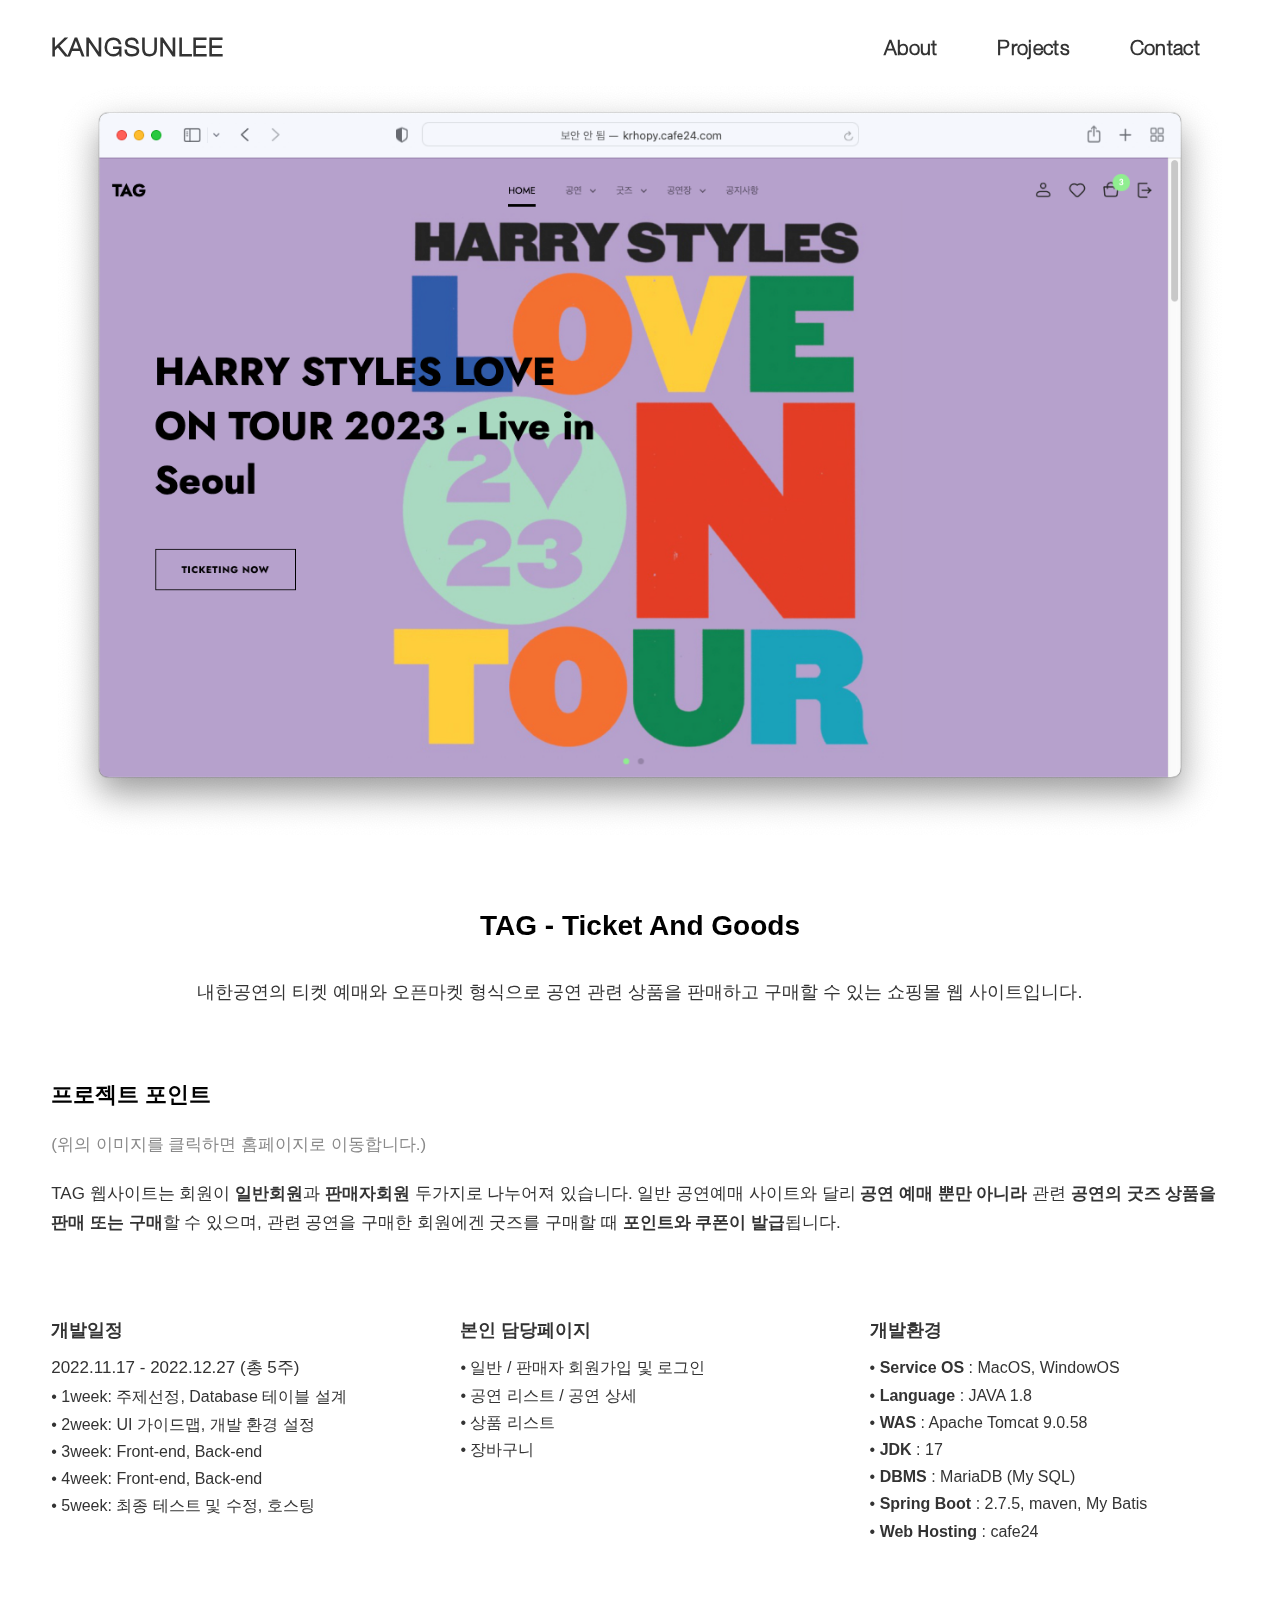
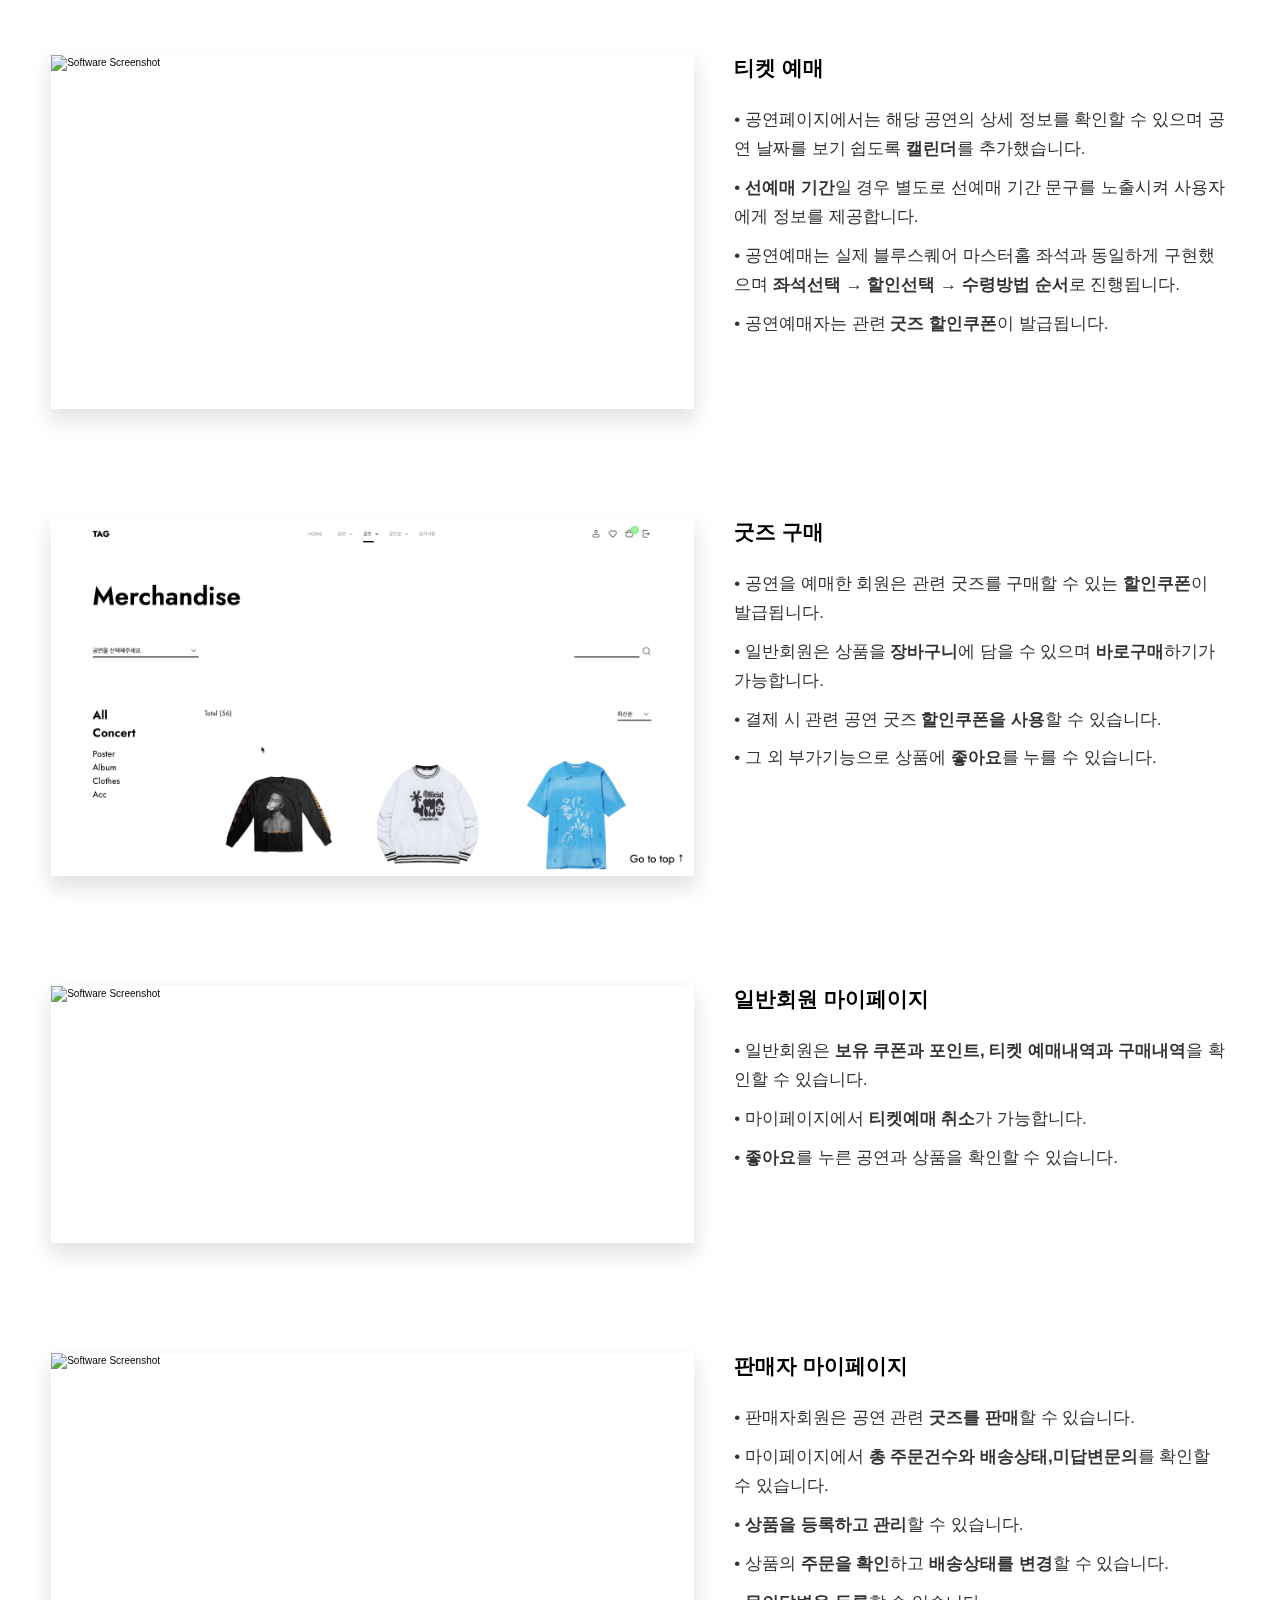
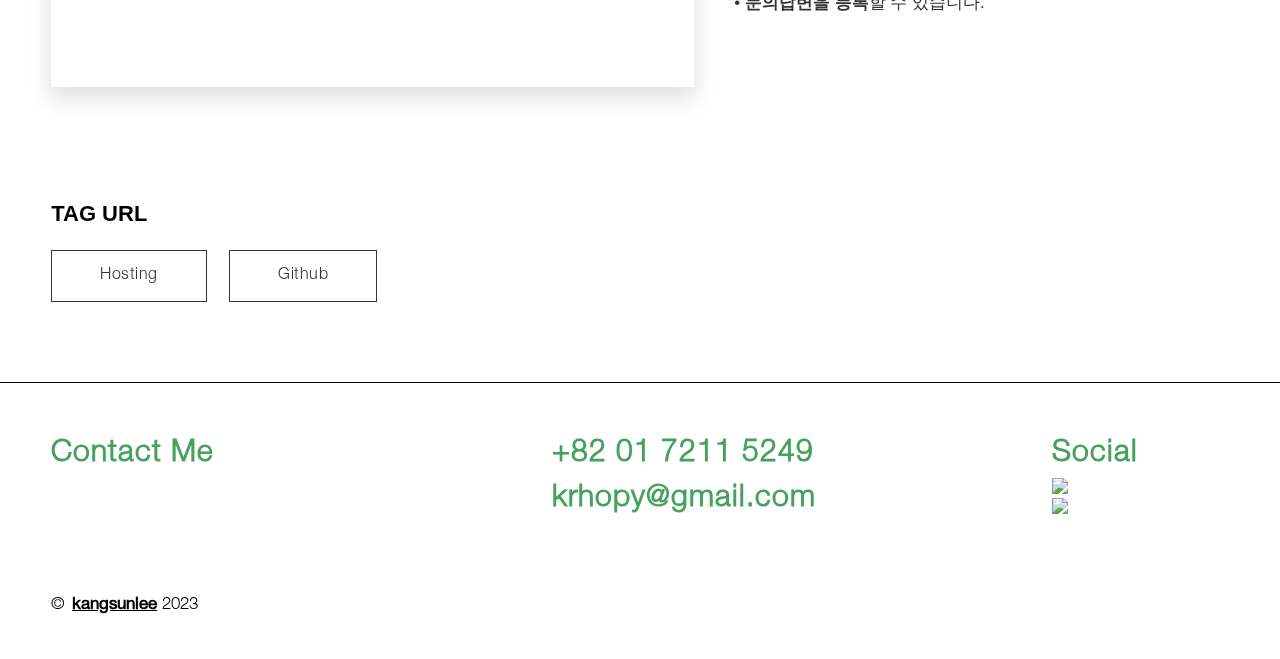
==== project-1.html @ c7b4ac5a "potfolio" ====
<!DOCTYPE html>
<html lang="en">
  <head>
    <meta charset="UTF-8" />
    <meta name="viewport" content="width=device-width, initial-scale=1.0" />
    <meta http-equiv="X-UA-Compatible" content="ie=edge" />
    <title>TAG - Ticket And Goods</title>
    <meta name="description" content="Case study page of Project" />

    <link rel="stylesheet" href="css/style.css" />

    <link rel="preconnect" href="https://fonts.googleapis.com" />
    <link rel="preconnect" href="https://fonts.gstatic.com" crossorigin />
    <link
      href="https://fonts.googleapis.com/css2?family=Source+Sans+Pro:wght@400;600;700;900&display=swap"
      rel="stylesheet"
    />
  </head>
  <body>
    <header class="header">
      <div class="header__content">
        <div class="header__logo-container">
          <span class="header__logo-sub">kangsunlee</span>
        </div>
        <div class="header__main">
          <ul class="header__links">
            <li class="header__link-wrapper">
              <a href="./index.html#about" class="header__link">About </a>
            </li>
            <li class="header__link-wrapper">
              <a href="./index.html#projects" class="header__link">
                Projects
              </a>
            </li>
            <li class="header__link-wrapper">
              <a href="./index.html#contact" class="header__link"> Contact </a>
            </li>
          </ul>
          <div class="header__main-ham-menu-cont">
            <img
              src="./assets/svg/ham-menu.svg"
              alt="hamburger menu"
              class="header__main-ham-menu"
            />
            <img
              src="./assets/svg/ham-menu-close.svg"
              alt="hamburger menu close"
              class="header__main-ham-menu-close d-none"
            />
          </div>
        </div>
      </div>
      <div class="header__sm-menu">
        <div class="header__sm-menu-content">
          <ul class="header__sm-menu-links">
            <li class="header__sm-menu-link">
              <a href="./index.html#about"> About </a>
            </li>

            <li class="header__sm-menu-link">
              <a href="./index.html#projects"> Projects </a>
            </li>

            <li class="header__sm-menu-link">
              <a href="./index.html#contact"> Contact </a>
            </li>
          </ul>
        </div>
      </div>
    </header>
    <section class="project-details">
      <div class="main-container">
        <div class="project-details__content">
          <div class="project-details__showcase-img-cont">
            <a href="http://krhopy.cafe24.com">
            <img
              src="./assets/png/Ticket And Goods.png"
              alt="Project Image"
              class="project-details__showcase-img"
            />
            </a>
          </div>
          <div class="project-details__content-main">
            <div class="project-details__desc">
              <h3 class="project-details__content-title">TAG - Ticket And Goods</h3>
              <p class="project-details__desc-para_3">
                내한공연의 티켓 예매와 오픈마켓 형식으로 공연 관련 상품을 판매하고 구매할 수 있는 쇼핑몰 웹 사이트입니다.
              </p>
            </div>

            <div class="project-details__desc_2">
              <h3 class="project-details__content-title_2">프로젝트 포인트</h3>
              <p class="project-details__desc-para_1">
                (위의 이미지를 클릭하면 홈페이지로 이동합니다.)
              </p>
              <p class="project-details__desc-para_2">
                TAG 웹사이트는 회원이 <strong>일반회원</strong>과 <strong>판매자회원</strong> 두가지로 나누어져 있습니다.
                일반 공연예매 사이트와 달리 <strong>공연 예매 뿐만 아니라</strong> 관련 <strong>공연의 굿즈 상품을 판매 또는 구매</strong>할 수 있으며,
                관련 공연을 구매한 회원에겐 굿즈를 구매할 때 <strong>포인트와 쿠폰이 발급</strong>됩니다.
              </p>
            </div>
            <div class="project-details-row">
              <div class="project-details-content">
                <h3>개발일정</h3>
                  <div class="project-details__desc-para_4">2022.11.17 - 2022.12.27 (총 5주)</div>
                  <p>
                    <ul>
                      <li>• 1week: 주제선정, Database 테이블 설계</li>
                      <li>• 2week: UI 가이드맵, 개발 환경 설정</li>
                      <li>• 3week: Front-end, Back-end</li>
                      <li>• 4week: Front-end, Back-end</li>
                      <li>• 5week: 최종 테스트 및 수정, 호스팅</li>
                    </ul>
                  </p>
              </div>
              <div class="project-details-content">
                <h3>본인 담당페이지</h3>
                  <p>
                    <ul>
                      <li>• 일반 / 판매자 회원가입 및 로그인</li>
                      <li>• 공연 리스트 / 공연 상세</li>
                      <li>• 상품 리스트</li>
                      <li>• 장바구니</li>
                    </ul>
                  </p>
              </div>
              <div class="project-details-content">
                <h3>개발환경</h3>
                <p>
                <ul>
                  <li>• <strong>Service OS</strong> : MacOS, WindowOS</li>
                  <li>• <strong>Language</strong> : JAVA 1.8</li>
                  <li>• <strong>WAS</strong> : Apache Tomcat 9.0.58</li>
                  <li>• <strong>JDK</strong> : 17</li>
                  <li>• <strong>DBMS</strong> : MariaDB (My SQL)</li>
                  <li>• <strong>Spring Boot</strong> : 2.7.5, maven, My Batis</li>
                  <li>• <strong>Web Hosting</strong> : cafe24</li>
                </ul>
                </p>
              </div>
            </div>


            <!-- <div class="project-details__tools-used">
              <h3 class="project-details__content-title_2">Tools Used</h3>
              <div class="skills">
                <div class="skills__skill">HTML</div>
                <div class="skills__skill">CSS</div>
                <div class="skills__skill">JavaScript</div>
                <div class="skills__skill">React</div>
                <div class="skills__skill">SASS</div>
                <div class="skills__skill">GIT</div>
                <div class="skills__skill">Shopify</div>
                <div class="skills__skill">Wordpress</div>
                <div class="skills__skill">Google ADS</div>
                <div class="skills__skill">Facebook Ads</div>
                <div class="skills__skill">Android</div>
                <div class="skills__skill">IOS</div>
              </div>
            </div> -->
            <!-- <div class="project-details__links">
              <h3 class="project-details__content-title">See Live</h3>
              <a
                href="#"
                class="btn btn--med btn--theme project-details__links-btn"
                target="_blank"
                >Live Link</a
              >
              <a
                href="#"
                class="btn btn--med btn--theme-inv project-details__links-btn"
                target="_blank"
                >Code Link</a
              >
            </div> -->



            <div class="projects__content2">
              <div class="projects__row2">
                <div class="projects__row-img-cont2">
                  <img
                    src="./assets/gif/Monosnap screencast 2023-01-25 22-13-35.gif"
                    alt="Software Screenshot"
                    class="projects__row-img2"
                    loading="lazy"
                  />
                </div>
                <div class="projects__row-content2">
                  <h3 class="projects__row-content-title2">티켓 예매</h3>
                  <ul class="projects__row-content-desc2">
                    <li>• 공연페이지에서는 해당 공연의 상세 정보를 확인할 수 있으며 공연 날짜를 보기 쉽도록 <strong>캘린더</strong>를 추가했습니다.</li>
                    <li>• <strong>선예매 기간</strong>일 경우 별도로 선예매 기간 문구를 노출시켜 사용자에게 정보를 제공합니다.</li>
                    <li>• 공연예매는 실제 블루스퀘어 마스터홀 좌석과 동일하게 구현했으며 <strong>좌석선택 → 할인선택 → 수령방법 순서</strong>로 진행됩니다.</li>
                    <li>• 공연예매자는 관련 <strong>굿즈 할인쿠폰</strong>이 발급됩니다.</li>
                  </ul>
                </div>
              </div>


            <div class="projects__content2">
              <div class="projects__row2">
                <div class="projects__row-img-cont2">
                  <img
                    src="./assets/gif/Monosnap screencast 2023-01-25 22-23-00.gif"
                    alt="Software Screenshot"
                    class="projects__row-img2"
                    loading="lazy"
                  />
                </div>
                <div class="projects__row-content2">
                  <h3 class="projects__row-content-title2">굿즈 구매</h3>
                  <ul class="projects__row-content-desc2">
                    <li>• 공연을 예매한 회원은 관련 굿즈를 구매할 수 있는 <strong>할인쿠폰</strong>이 발급됩니다. </li>
                    <li>• 일반회원은 상품을 <strong>장바구니</strong>에 담을 수 있으며 <strong>바로구매</strong>하기가 가능합니다.</li>
                    <li>• 결제 시 관련 공연 굿즈 <strong>할인쿠폰을 사용</strong>할 수 있습니다.</li>
                    <li>• 그 외 부가기능으로 상품에 <strong>좋아요</strong>를 누를 수 있습니다.</li>
                  </ul>
                </div>
              </div>


            <div class="projects__content2">
              <div class="projects__row2">
                <div class="projects__row-img-cont2">
                  <img
                    src="./assets/gif/Monosnap screencast 2023-01-25 22-57-32.gif"
                    alt="Software Screenshot"
                    class="projects__row-img2"
                    loading="lazy"
                  />
                </div>
                <div class="projects__row-content2">
                  <h3 class="projects__row-content-title2">일반회원 마이페이지</h3>
                  <ul class="projects__row-content-desc2">
                    <li>• 일반회원은 <strong>보유 쿠폰과 포인트, 티켓 예매내역과 구매내역</strong>을 확인할 수 있습니다. </li>
                    <li>• 마이페이지에서 <strong>티켓예매 취소</strong>가 가능합니다.</li>
                    <li>• <strong>좋아요</strong>를 누른 공연과 상품을 확인할 수 있습니다.</li>
                  </ul>
                </div>
              </div>


            <div class="projects__content2">
              <div class="projects__row2">
                <div class="projects__row-img-cont2">
                  <img
                    src="./assets/gif/Monosnap screencast 2023-01-25 23-05-31.gif"
                    alt="Software Screenshot"
                    class="projects__row-img2"
                    loading="lazy"
                  />
                </div>
                <div class="projects__row-content2">
                  <h3 class="projects__row-content-title2">판매자 마이페이지</h3>
                  <ul class="projects__row-content-desc2">
                    <li>• 판매자회원은 공연 관련 <strong>굿즈를 판매</strong>할 수 있습니다. </li>
                    <li>• 마이페이지에서 <strong>총 주문건수와 배송상태,미답변문의</strong>를 확인할 수 있습니다.</li>
                    <li>• <strong>상품을 등록하고 관리</strong>할 수 있습니다.</li>
                    <li>• 상품의 <strong>주문을 확인</strong>하고 <strong>배송상태를 변경</strong>할 수 있습니다.</li>
                    <li>• <strong>문의답변을 등록</strong>할 수 있습니다.</li>
                  </ul>
                </div>
              </div>

              <div class="project-details__links">
                <h3 class="project-details__content-title_2">TAG URL</h3>
                <a
                  href="http://krhopy.cafe24.com/"
                  class="btn btn--med btn--theme-inv project-details__links-btn"
                  target="_blank"
                  >Hosting</a
                >
                <a
                  href="https://github.com/krhopy/TAG"
                  class="btn btn--med btn--theme-inv project-details__links-btn"
                  target="_blank"
                  >Github</a
                >
              </div>




              </div>

        </div>
      </div>
    </section>




    <footer id="contact" class="main-footer">
      <div class="main-container">
        <div class="main-footer__upper">
          <div class="main-footer__row main-footer__row-1">
            <h2 class="heading heading-sm main-footer__heading-sm">
              <span>Social</span>
            </h2>
            <div class="main-footer__social-cont">
              <a href="https://velog.io/@krhopy">
                <img src="https://img.shields.io/badge/Velog-45a15d?style=flat-square&logo=Velog&logoColor=white"/>
              </a>
              <br>
              <a href="https://github.com/krhopy">
                <img src="https://img.shields.io/badge/GitHub-45a15d?style=flat-square&logo=GitHub&logoColor=white"/>
              </a>


              <!-- <a target="_blank" rel="noreferrer" href="#">
                <img
                  class="main-footer__icon"
                  src="./assets/png/linkedin-ico.png"
                  alt="icon"
                />
              </a>
              <a target="_blank" rel="noreferrer" href="#">
                <img
                  class="main-footer__icon"
                  src="./assets/png/github-ico.png"
                  alt="icon"
                />
              </a>
              <a target="_blank" rel="noreferrer" href="#">
                <img
                  class="main-footer__icon"
                  src="./assets/png/twitter-ico.png"
                  alt="icon"
                />
              </a>
              <a target="_blank" rel="noreferrer" href="#">
                <img
                  class="main-footer__icon"
                  src="./assets/png/yt-ico.png"
                  alt="icon"
                />
              </a>
              <a target="_blank" rel="noreferrer" href="#">
                <img
                  class="main-footer__icon main-footer__icon--mr-none"
                  src="./assets/png/insta-ico.png"
                  alt="icon"
                />
              </a> -->
            </div>
          </div>
          <div class="main-footer__row main-footer__row-3">
            <h4 class="heading heading-sm text-lt">Contact Me</h4>
            <p class="main-footer__short-desc">
            </p>
          </div>
          <div class="main-footer__row main-footer__row-2">
          <h2 class="heading heading-sm main-footer__heading-sm">
            <div>+82 01 7211 5249</div>
            <div class="email-link"><a href="mailto:krhopy@gmail.com">krhopy@gmail.com</a></div>
          </h2>
          </div>
        </div>

        <!-- If you give me some credit or shoutout here by linking to my website, then it will be a big thing for me and will help me a lot :) -->
        <div class="main-footer__lower">
          &copy;
          <a rel="noreferrer" target="_blank" href="index.html"
            >kangsunlee</a
          >
          2023
        </div>
      </div>
    </footer>
    <script src="./index.js"></script>
  </body>
</html>
---- css/style.css ----
/*
0 - 600px:      Phone
600 - 900px:    Tablet portrait
900 - 1200px:   Tablet landscape
[1200 - 1800] is where our normal styles apply
1800px + :      Big desktop
$breakpoint arguement choices:
- phone
- tab-port
- tab-land
- big-desktop

Inside media queries 1em is always 16px i.e 1em = 16px at every screen size only inside media queries
*/
*,
*::after,
*::before {
  margin: 0;
  padding: 0;
  box-sizing: inherit;
  font-family: inherit; }

  @font-face {
    font-family: "Helvetica-Th"; /* 사용하고 싶은 font-family명을 지정 */
    src: url("../assets/fonts/HelveticaNeueLTStd-Th.otf") format("opentype"); /* 폰트파일 불러오기 */
    font-weight: light;
  }

  @font-face {
    font-family: "Helvetica-Lt"; /* 사용하고 싶은 font-family명을 지정 */
    src: url("../assets/fonts/HelveticaNeueLTStd-Lt.otf") format("opentype"); /* 폰트파일 불러오기 */
    font-weight: light;
  }

  @font-face {
    font-family: "Helvetica-Roman"; /* 사용하고 싶은 font-family명을 지정 */
    src: url("../assets/fonts/HelveticaNeueLTStd-Roman.otf") format("opentype"); /* 폰트파일 불러오기 */
    font-weight: normal;
  }

  @font-face {
    font-family: "Helvetica-Md"; /* 사용하고 싶은 font-family명을 지정 */
    src: url("../assets/fonts/HelveticaNeueLTStd-Md.otf") format("opentype"); /* 폰트파일 불러오기 */
    font-weight: medium;
  }

  @font-face {
    font-family: "Helvetica-Bd"; /* 사용하고 싶은 font-family명을 지정 */
    src: url("../assets/fonts/HelveticaNeueLTStd-Bd.otf") format("opentype"); /* 폰트파일 불러오기 */
    font-weight: bold;
  }


html {
  font-size: 62.5%;
  scroll-behavior: smooth; }
  @media only screen and (max-width: 75em) {
    html {
      font-size: 59%; } }
  @media only screen and (max-width: 56.25em) {
    html {
      font-size: 56%; } }
  @media only screen and (min-width: 112.5em) {
    html {
      font-size: 65%; } }

body {
  box-sizing: border-box;
  position: relative;
  line-height: 1.5;
  font-family: sans-serif;
  overflow-x: hidden;
  overflow-y: scroll;
  font-family: 'Helvetica', sans-serif;
  font-weight: normal;}

a {
  text-decoration: none;
  color: inherit; }

li {
  list-style: none; }

input:focus,
button:focus,
a:focus,
textarea:focus {
  outline: none; }

button {
  border: none;
  cursor: pointer; }

textarea {
  resize: none; }

.heading-primary {
  font-family: 'Helvetica-Lt';
  --letter-spacing: 0.1vw;
  font-size: 8.5vw;
  --text-transform: uppercase;
  --text-align: center;
  text-align: left;
  line-height: 8.3vw;
  padding-top: 2%;
  padding-bottom: 6%;}
  @media only screen and (max-width: 37.5em) {
    .heading-primary {
      font-size: 4.5rem; } }

.heading-primary-2 {
  font-family: 'Helvetica-Lt';
  --letter-spacing: 0.1vw;
  font-size: 8vw;
  --text-transform: uppercase;
  --text-align: center;
  float: right;
  text-align: right;
  line-height: 8vw;}
  @media only screen and (max-width: 37.5em) {
    .heading-primary {
      font-size: 4.5rem; } }
.heading-primary-2:hover {
  color: #45a15d;
  text-decoration: underline 5px;}

.heading-sec__mb-bg {
  margin-bottom: 7rem; }
  @media only screen and (max-width: 56.25em) {
    .heading-sec__mb-bg {
      margin-bottom: 8rem; } }

.heading-sec__mb-med {
  margin-bottom: 9rem; }
  @media only screen and (max-width: 56.25em) {
    .heading-sec__mb-med {
      margin-bottom: 8rem; } }

.heading-sec__main {
  font-family: 'Helvetica-Lt';
  display: block;
  font-size: 2.8rem;
  --text-transform: uppercase;
  letter-spacing: 1px;
  --letter-spacing: 3px;
  text-align: left;
  margin-bottom: 3.5rem;
  position: relative; }
  .heading-sec__main--lt {
    color: rgb(0, 0, 0); }
    .heading-sec__main--lt::after {
      content: '';
      background: #fff !important; }
  /* .heading-sec__main::after {
    content: '';
    position: absolute;
    top: calc(100% + 1.5rem);
    height: 5px;
    width: 3rem;
    background: #0062b9;
    left: 50%;
    transform: translateX(-50%);
    border-radius: 5px; }
    @media only screen and (max-width: 37.5em) {
      .heading-sec__main::after {
        top: calc(100% + 1.2rem); } } */

.heading-sec__sub {
  font-family: 'Noto Sans KR', sans-serif;
  font-weight: 300;
  display: block;
  text-align: left;
  color: #777;
  font-size: 2rem;
  --max-width: 45%;
  --margin: auto;
  line-height: 1.6; }
  @media only screen and (max-width: 37.5em) {
    .heading-sec__sub {
      font-size: 1.8rem; } }
  .heading-sec__sub--lt {
    color: #000; }

.heading-sm {
  font-family: 'helvetica-Lt';
  font-size: 3rem;
  --text-transform: uppercase;
  letter-spacing: 1px; }

.main-container {
  --max-width: 120rem;
  margin: auto;
  width: 92%; }

.home-hero__cta {
  font-family: 'helvetica-Lt';
  position: absolute;
  bottom: 4%;
  left: 0%;
}

.about__content-main {
  position: relative;
  width: 100%;
  height: 100%;
}
.about__contact{
  position: absolute;
  bottom: 0%;
  right: 0%;
  font-family: 'helvetica-Lt';
}
.btn--dynamicBgClr {
  background: transparent;
  font-size: 3.5rem;
  transition: transform .3s;
  display: inline-block;}
  .btn--dynamicBgClr:hover {
    transform: translateY(-3px);
    --text-decoration: underline 2px; }

.btn {
  font-family: 'helvetica-Lt';
  background: #fff;
  color: #333;
  --text-transform: uppercase;
  letter-spacing: 0.5px;
  display: inline-block;
  --border-radius: 5px;
  --box-shadow: 0 5px 15px 0 rgba(0, 0, 0, 0.15);
  transition: transform .3s; }
  .btn:hover {
    transform: translateY(-3px); }
  .btn--bg {
    --padding: 1.5rem 8rem;
    font-size: 3.5rem; }
  .btn--med {
    padding: 1.5rem 5rem;
    font-size: 1.6rem; }
  .btn--theme {
    --background: #0062b9;
    color: #333;
    border: 1px solid #333;}
  .btn--theme-inv {
    color: #333;
    background: #fff;
    border: 1px solid #333;
    box-shadow: none;
    padding: calc(1.5rem - 2px) calc(5rem - 2px); }

.sec-pad {
  padding: 5rem 0; }
  @media only screen and (max-width: 56.25em) {
    .sec-pad {
      padding: 8rem 0; } }

.text-primary {
  color: #000;
  font-size: 2.2rem;
  text-align: center;
  width: 100%;
  line-height: 1.6; }
  @media only screen and (max-width: 37.5em) {
    .text-primary {
      font-size: 2rem; } }

.d-none {
  display: none; }

.home-hero {
  font-family: Helvetica, sans-serif;
  letter-spacing: 0.7px;
  color: rgb(32, 31, 31);
  --background: linear-gradient(to right, rgba(0, 98, 185, 0.8), rgba(0, 98, 185, 0.8)), url(../../assets/svg/common-bg.svg);
  background-position: center;
  height: 100vh;
  min-height: 80rem;
  max-height: 120rem;
  position: relative; }
  @media only screen and (max-width: 37.5em) {
    .home-hero {
      height: unset;
      min-height: unset; } }
  .home-hero__socials {
    position: absolute;
    top: 50%;
    border: 2px solid #eee;
    border-left: 2px solid #eee;
    transform: translateY(-50%); }
    @media only screen and (max-width: 56.25em) {
      .home-hero__socials {
        display: none; } }
  .home-hero__mouse-scroll-cont {
    position: absolute;
    bottom: 3%;
    left: 50%;
    transform: translateX(-50%); }
    @media only screen and (max-width: 37.5em) {
      .home-hero__mouse-scroll-cont {
        display: none; } }
  .home-hero__social {
    width: 5rem; }
  .home-hero__social-icon-link {
    width: 100%;
    display: block;
    padding: 1.2rem;
    border-bottom: 2px solid #eee;
    transition: background .3s; }
    .home-hero__social-icon-link:hover {
      background: rgba(255, 255, 255, 0.1); }
    .home-hero__social-icon-link--bd-none {
      border-bottom: 0; }
  .home-hero__social-icon {
    width: 100%; }
  .home-hero__content {
    position: absolute;
    top: 50%;
    left: 50%;
    transform: translate(-50%, -50%);
    --max-width: 90%;
    width: 92%; }
    @media only screen and (max-width: 37.5em) {
      .home-hero__content {
        padding: 19rem 0 13rem 0;
        margin: auto;
        position: static;
        transform: translate(0, 0); } }
  .home-hero__info {
    margin: 3rem auto 0 auto;
    max-width: 80rem; }
  .home-hero__cta {
    margin-top: 5rem;
    text-align: center; }

.about {
  background: #fafafa; }
  .about__content {
    display: grid;
    grid-template-columns: 1fr 1fr;
    grid-gap: 10rem; }
    @media only screen and (max-width: 56.25em) {
      .about__content {
        grid-template-columns: 1fr;
        grid-gap: 8rem; } }
    .about__content-title {
      font-family: 'Noto Sans KR', sans-serif;
      font-weight: 400;
      font-size: 2rem;
      margin-bottom: 2rem; }
      @media only screen and (max-width: 37.5em) {
        .about__content-title {
          font-size: 2.4rem; } }
    .about__content-details-para {
      font-family: 'Noto Sans KR', sans-serif;
      font-weight: 300;
      font-size: 1.8rem;
      color: grey;
      max-width: 60rem;
      line-height: 1.9;
      margin-bottom: 1rem; }
      .about__content-details-para--hl {
        font-family: 'Noto Sans KR', sans-serif;
        font-weight: 500;
        margin: 0 3px; }
      .about__content-details-para:last-child {
        margin-bottom: 4rem; }
      .about__content-details-para span {
        font-size: 12px;
      }
      .about__content-details-para strong {
        font-family: 'Noto Sans KR', sans-serif;
        font-weight: 500;
      }

      .about__content-skills {
        margin-top: 5rem;
      }

      .about__content-space{
        margin-top: 10px;
      }

.projects__row {
  display: grid;
  grid-template-columns: 1fr 1.2fr;
  grid-gap: 5rem;
  margin-bottom: 11rem; }
  @media only screen and (max-width: 56.25em) {
    .projects__row {
      grid-template-columns: 1fr;
      grid-gap: 2rem;
      margin-bottom: 8rem; } }
  @media only screen and (max-width: 56.25em) {
    .projects__row {
      text-align: center; } }
  .projects__row:last-child {
    margin-bottom: 0; }
  .projects__row-img-cont {
    overflow: hidden; }
  .projects__row-img {
    width: 100%;
    display: block;
    object-fit: cover; }
  .projects__row-content {
    position: relative;
    width: 100%;
    height: 100%;
    padding: 2rem 0;
    display: flex;
    --justify-content: center;
    flex-direction: column;
    align-items: flex-start; }
    @media only screen and (max-width: 56.25em) {
      .projects__row-content {
        align-items: center; } }
    .projects__row-content-title {
      font-family: 'Helvetica-Bd', sans-serif;
      font-size: 2.3rem;
      margin-bottom: 4rem;
      text-decoration: underline 1.5px;}
      @media only screen and (max-width: 37.5em) {
        .projects__row-content-title {
          font-size: 2.4rem; } }
    .projects__row-content-desc {
      font-family: 'Noto Sans KR', sans-serif;
      font-weight: 300;
      font-size: 1.7rem;
      color: rgb(52, 52, 52);
      max-width: 60rem;
      line-height: 1.7;
      margin-bottom: 6rem; }
      @media only screen and (max-width: 37.5em) {
        .projects__row-content-desc {
          font-size: 1.7rem; } }
    .projects__row-content-category{
      font-family: 'Helvetica-Lt', sans-serif;
      font-size: 1.5rem;
      color: rgb(84, 84, 84);
      max-width: 60rem;
      line-height: 1.7;
      margin-bottom: 7rem; }
    .projects__content-btn{
      position: absolute;
      bottom: 8%;
      font-family: 'Helvetica-Lt', sans-serif;
      font-size: 2rem;
      letter-spacing: 0.3px;
      display: inline-block;
      transition: transform .3s; }
      .projects__content-btn:hover{
      transform: translateY(-3px); }


  .projects__row2 {
    display: grid;
    grid-template-columns: 1.3fr 1fr;
    grid-gap: 4rem;
    margin-bottom: 11rem; }
    @media only screen and (max-width: 56.25em) {
      .projects__row2 {
        grid-template-columns: 1fr;
        grid-gap: 2rem;
        margin-bottom: 8rem; } }
    @media only screen and (max-width: 56.25em) {
      .projects__row2 {
        text-align: center; } }
    .projects__row2:last-child {
      margin-bottom: 0; }
    .projects__row-img-cont2 {
      box-shadow: 0 10px 20px 2px rgba(0, 0, 0, 0.116);
      overflow: hidden; }
    .projects__row-img2 {
      width: 100%;
      display: block;
      object-fit: cover; }
    .projects__row-content2 {
      position: relative;
      width: 100%;
      height: 100%;
      display: flex;
      --justify-content: center;
      flex-direction: column;
      align-items: flex-start; }
      @media only screen and (max-width: 56.25em) {
        .projects__row-content2 {
          align-items: center; } }
      .projects__row-content-title2 {
        font-family: 'Helvetica-Bd', sans-serif;
        font-size: 2.1rem;
        margin-bottom: 2rem;}
        @media only screen and (max-width: 37.5em) {
          .projects__row-content-title2 {
            font-size: 2.1rem; } }
      .projects__row-content-desc2 {
        font-size: 1.7rem;
        color: #333;
        max-width: 60rem;
        line-height: 1.7;
        margin-bottom: 6rem; }
        @media only screen and (max-width: 37.5em) {
          .projects__row-content-desc2 {
            font-size: 1.7rem; } }
      .projects__row-content-desc2 li{
        padding-bottom: 10px;
      }
      .projects__row-content-category2{
        font-family: 'Helvetica-Lt', sans-serif;
        font-size: 1.5rem;
        color: rgb(84, 84, 84);
        max-width: 60rem;
        line-height: 1.7;
        margin-bottom: 7rem; }
      .projects__content-btn2{
        position: absolute;
        bottom: 8%;
        font-family: 'Helvetica-Lt', sans-serif;
        font-size: 2rem;
        letter-spacing: 0.3px;
        display: inline-block;
        transition: transform .3s; }
        .projects__content-btn2:hover{
        transform: translateY(-3px); }

























.contact {
  --background: linear-gradient(to right, rgba(0, 98, 185, 0.8), rgba(0, 98, 185, 0.8)), url(../../assets/svg/common-bg.svg);
  background: #efefef;
  background-size: cover;
  background-position: center; }
  .contact__form-container {
    box-shadow: 0 0 10px rgba(0, 0, 0, 0.1);
    background: white;
    padding: 4rem;
    margin-top: 6rem;
    max-width: 80rem;
    text-align: right;
    width: 95%;
    border-radius: 5px;
    margin: 5rem auto 0 auto; }
    @media only screen and (max-width: 37.5em) {
      .contact__form-container {
        padding: 3rem; } }
  .contact__form-field {
    margin-bottom: 4rem; }
    @media only screen and (max-width: 37.5em) {
      .contact__form-field {
        margin-bottom: 3rem; } }
  .contact__form-label {
    color: #666;
    font-size: 1.4rem;
    letter-spacing: 1px;
    font-weight: 700;
    margin-bottom: 1rem;
    display: block;
    text-align: left; }
  .contact__form-input {
    color: #333;
    padding: 2rem;
    width: 100%;
    border: 1px solid #ebebeb;
    font-size: 1.6rem;
    letter-spacing: 0px;
    background: #f0f0f0;
    border-radius: 5px;
    font-weight: 600;
    /* Code for Modern Browsers */
    /* Code for WebKit, Blink, Edge */
    /* Code for Internet Explorer 10-11 */
    /* Code for Microsoft Edge */
    /* Code for Mozilla Firefox 4 to 18 */
    /* Code for Mozilla Firefox 19+ */ }
    .contact__form-input::placeholder {
      color: #999;
      font-weight: 600;
      font-size: 1.6rem; }
    .contact__form-input::-webkit-input-placeholder {
      color: #999;
      font-weight: 600;
      font-size: 1.6rem; }
    .contact__form-input:-ms-input-placeholder {
      color: #999;
      font-weight: 600;
      font-size: 1.6rem; }
    .contact__form-input::-ms-input-placeholder {
      color: #999;
      font-weight: 600;
      font-size: 1.6rem; }
    .contact__form-input:-moz-placeholder {
      opacity: 1;
      color: #999;
      font-weight: 600;
      font-size: 1.6rem; }
    .contact__form-input::-moz-placeholder {
      opacity: 1;
      color: #999;
      font-weight: 600;
      font-size: 1.6rem; }
  .contact__btn {
    width: 30%;
    padding: 2rem 4rem;
    font-size: 1.6rem; }
    @media only screen and (max-width: 37.5em) {
      .contact__btn {
        width: 100%; } }

.project-cs-hero {
  color: #fff;
  background: linear-gradient(to right, rgba(0, 98, 185, 0.8), rgba(0, 98, 185, 0.8)), url(../../assets/svg/common-bg.svg);
  background-size: cover;
  background-position: center;
  position: relative; }
  @media only screen and (max-width: 37.5em) {
    .project-cs-hero {
      height: unset;
      min-height: unset; } }
  .project-cs-hero__content {
    padding: 25rem 0 17rem 0;
    max-width: 90rem;
    width: 92%;
    margin: auto; }
    @media only screen and (max-width: 37.5em) {
      .project-cs-hero__content {
        padding: 19rem 0 13rem 0;
        margin: auto;
        position: static;
        transform: translate(0, 0); } }
  .project-cs-hero__info {
    margin: 3rem auto 0 auto;
    max-width: 80rem; }
  .project-cs-hero__cta {
    margin-top: 5rem;
    text-align: center; }

.project-details__content {
  padding: 8rem 0;
  --max-width: 90rem;
  margin: auto;}
  .project-details__content-title {
    font-weight: 700;
    font-size: 2.8rem;
    margin-bottom: 3rem;
    text-align: center;}
    @media only screen and (max-width: 37.5em) {
      .project-details__content-title {
        font-size: 2.4rem; } }
.project-details__content_2 {
  padding: 8rem 0;
  --max-width: 90rem;
  margin: auto;}
  .project-details__content-title_2 {
    font-weight: 700;
    font-size: 2.2rem;
    margin-bottom: 2rem; }
    @media only screen and (max-width: 37.5em) {
      .project-details__content-title_2 {
        font-size: 2.4rem; } }

.project-details__showcase-img-cont {
  width: 100%;
  margin-bottom: 6rem; }

.project-details__showcase-img {
  width: 100%; }

.project-details__content-main {
  width: 100%;
  max-width: 170vh;
  margin: auto; }

.project-details__desc {
  margin: 0 0 7rem 0; }
  .project-details__desc-para {
    font-size: 1.8rem;
    line-height: 1.7;
    color: grey;
    margin-bottom: 2rem;
    text-align: center;}

    .project-details__desc {
  margin: 0 0 7rem 0; }
  .project-details__desc-para_1{
    font-size: 1.7rem;
    line-height: 1.7;
    color: rgb(138, 138, 138);
    margin-bottom: 2rem;
  }
  .project-details__desc-para_2 {
    font-size: 1.7rem;
    line-height: 1.7;
    color: #333;
    margin-bottom: 2rem;}
  .project-details__desc-para_3{
    text-align: center;
    font-size: 1.8rem;
    line-height: 1.7;
    color: #333;
    margin-bottom: 2rem;}
  .project-details__desc-para_4{
    font-size: 1.7rem;
    line-height: 1.7;
    color: #333;
  }

.project-details__tools-used {
  margin: 0 0 7rem 0; }
  .project-details__tools-used-list {
    display: flex;
    flex-wrap: wrap; }
  .project-details__tools-used-item {
    padding: 1rem 2rem;
    margin-bottom: 1.5rem;
    margin-right: 1.5rem;
    font-size: 1.6rem;
    background: rgba(153, 153, 153, 0.2);
    border-radius: 5px;
    font-weight: 600;
    color: #777; }

.project-details__links {
  margin: 0 0; }
  .project-details__links-btn {
    margin-right: 2rem; }
    @media only screen and (max-width: 37.5em) {
      .project-details__links-btn {
        margin-right: 0;
        width: 70%;
        margin-bottom: 2rem;
        text-align: center; } }
    .project-details__links-btn:last-child {
      margin: 0; }
      @media only screen and (max-width: 37.5em) {
        .project-details__links-btn:last-child {
          margin: 0; } }





.project-details-row {
  color: #333;
  display: grid;
  grid-template-columns: 1fr 1fr 1fr;
  grid-gap: 5rem;
  margin-top: 8rem;
  margin-bottom: 11rem; }
  @media only screen and (max-width: 56.25em) {
    .project-details-row {
      grid-template-columns: 1fr;
      grid-gap: 2rem;
      margin-bottom: 8rem; } }
  @media only screen and (max-width: 56.25em) {
    .project-details-row {
      text-align: center; } }
.project-details-content h3 {
  color: #333;
  font-size: 1.8rem;
  margin-bottom: 10px;}
  .project-details-content li{
    color: #333;
    font-size: 1.6rem;
    line-height: 1.7;
  }
  .project-details-content p{
    text-decoration: underline;
    color: #333;
    font-size: 1.6rem;
    line-height: 1.7;
  }





.header {
  font-family: 'helvetica-Lt';
  position: fixed;
  width: 100%;
  z-index: 1000;
  background: #000;
  background: transparent;
  mix-blend-mode: difference;}
  .header__content {
    display: flex;
    align-items: center;
    justify-content: space-between;
    padding: 1rem 5rem; }
    @media only screen and (max-width: 56.25em) {
      .header__content {
        padding: 0 2rem; } }
  .header__logo-container {
    display: flex;
    align-items: center;
    cursor: pointer;
    color: #333;
    transition: color .3s; }
    .header__logo-container:hover {
      color: #bdbdbd; }
  .header__logo-img-cont {
    width: 5rem;
    height: 5rem;
    border-radius: 50px;
    overflow: hidden;
    margin-right: 1.5rem;
    background: #0062b9; }
    @media only screen and (max-width: 56.25em) {
      .header__logo-img-cont {
        width: 4.5rem;
        height: 4.5rem;
        margin-right: 1.2rem; } }
  .header__logo-img {
    width: 100%;
    height: 100%;
    object-fit: cover;
    object-position: center;
    display: block; }
  .header__logo-sub {
    padding: 2.2rem 3rem 2.2rem 0.1rem;
    font-size: 2.5rem;
    text-transform: uppercase;
    font-weight: 700;
    letter-spacing: 1px; }
  .header__links {
    display: flex; }
    @media only screen and (max-width: 37.5em) {
      .header__links {
        display: none;} }
  .header__link {
    padding: 2.2rem 3rem;
    display: inline-block;
    font-size: 2rem;
    color: #333;
    --text-transform: uppercase;
    letter-spacing: 0.3px;
    font-weight: bold;
    transition: color .3s; }
    .header__link:hover {
      text-decoration: underline;}
    @media only screen and (max-width: 56.25em) {
      .header__link {
        padding: 3rem 1.8rem;
        font-size: 1.5rem; } }
  .header__main-ham-menu-cont {
    display: none;
    width: 3rem;
    padding: 2.2rem 0; }
    @media only screen and (max-width: 37.5em) {
      .header__main-ham-menu-cont {
        display: block; } }
  .header__main-ham-menu {
    width: 100%; }
  .header__main-ham-menu-close {
    width: 100%; }
  .header__sm-menu {
    background: #fff;
    position: absolute;
    width: 100%;
    top: 100%;
    visibility: hidden;
    opacity: 0;
    transition: all .3s;
    box-shadow: 0px 5px 5px 0px rgba(0, 0, 0, 0.1);
    -webkit-box-shadow: 0px 5px 5px 0px rgba(0, 0, 0, 0.1);
    -moz-box-shadow: 0px 5px 5px 0px rgba(0, 0, 0, 0.1); }
    .header__sm-menu--active {
      visibility: hidden;
      opacity: 0; }
      @media only screen and (max-width: 37.5em) {
        .header__sm-menu--active {
          visibility: visible;
          opacity: 1; } }
  .header__sm-menu-link a {
    display: block;
    text-decoration: none;
    padding: 2.5rem 3rem;
    font-size: 1.6rem;
    color: #333;
    text-align: right;
    border-bottom: 1px solid #eee;
    font-weight: 700;
    text-transform: uppercase;
    letter-spacing: 2px;
    transition: color .3s; }
    .header__sm-menu-link a:hover {
      color: #0062b9; }
  .header__sm-menu-link:first-child a {
    border-top: 1px solid #eee; }
  .header__sm-menu-link-last {
    border-bottom: 0; }

.main-footer {
  border-top: 1px solid #000;
  background: #fff(243, 243, 243);
  color: #45a15d; }
  .main-footer__upper {
    display: flex;
    grid-template-columns: 1fr 1fr 1fr;
    justify-content: space-between;
    padding: 5rem 0 3rem 0; }
    @media only screen and (max-width: 56.25em) {
      .main-footer__upper {
        padding: 6rem 0; } }
    @media only screen and (max-width: 37.5em) {
      .main-footer__upper {
        display: block; } }
  .main-footer__row-1 {
    width: 15%;
    order: 2; }
    @media only screen and (max-width: 56.25em) {
      .main-footer__row-1 {
        margin-bottom: 5rem; } }
  .main-footer__row-2 {
    width: 40%;
    order: 1;
    max-width: 50rem; }
    @media only screen and (max-width: 56.25em) {
      .main-footer__row-2 {
        width: 100%; } }
  .main-footer__row-3{
    width: 40%;
    order: 1;
    max-width: 50rem; }
    @media only screen and (max-width: 56.25em) {
      .main-footer__row-3 {
        width: 100%; } }
  .main-footer__short-desc {
    margin-top: 2rem;
    color: #45a15d;
    font-size: 1.5rem;
    line-height: 1.7; }
  .main-footer__social-cont {
    --margin-top: 2rem; }
  .main-footer__icon {
    margin-right: 1rem;
    width: 2.5rem; }
    .main-footer__icon--mr-none {
      margin-right: 0; }
  .main-footer__lower {
    font-family: 'Helvetica-Lt';
    padding: 4rem 0;
    --border-top: 1px solid #444;
    color: rgb(0, 0, 0);
    font-size: 1.7rem;
    text-align: left;
    --text-align: center; }
    .main-footer__lower a {
      font-family: 'Helvetica-Roman';
      text-decoration: underline;
      font-weight: bold;
      margin-left: 2px; }
    @media only screen and (max-width: 56.25em) {
      .main-footer__lower {
        padding: 3.5rem 0; } }
    .email-link:hover{
      text-decoration: underline;
    }

.contact__row {
  font-family: 'Noto Sans KR', sans-serif;
  font-weight: 300;
  font-size: 1.8rem;
  text-align: center;
  display: grid;
  grid-template-columns: 1fr 1fr 1fr;
  grid-gap: 5rem;
  padding-top: 10px;
  padding-bottom: 10px;
  --margin-top: 11rem; }
  @media only screen and (max-width: 56.25em) {
    .contact__row {
      grid-template-columns: 1fr;
      grid-gap: 2rem;
      --margin-bottom: 8rem; } }
  @media only screen and (max-width: 56.25em) {
    .contact__row {
      text-align: center; } }

.skills {
  display: flex;
  flex-wrap: wrap; }
  .skills__skill {
    padding: 1rem 2rem;
    margin-bottom: 1.5rem;
    margin-right: 1.5rem;
    font-size: 1.6rem;
    background: rgba(153, 153, 153, 0.2);
    border-radius: 5px;
    font-weight: 600;
    color: #777; }

.mouse {
  width: 25px;
  height: 40px;
  border: 2px solid rgb(220, 220, 220);
  border-radius: 60px;
  position: relative;
  overflow: hidden; }
  .mouse::before {
    content: '';
    width: 5px;
    height: 5px;
    position: absolute;
    top: 7px;
    left: 50%;
    transform: translateX(-50%);
    background-color: rgb(220, 220, 220);
    border-radius: 50%;
    opacity: 1;
    animation: wheel 1.3s infinite;
    -webkit-animation: wheel 1.3s infinite; }

@keyframes wheel {
  to {
    opacity: 0;
    top: 27px; } }

@-webkit-keyframes wheel {
  to {
    opacity: 0;
    top: 27px; } }
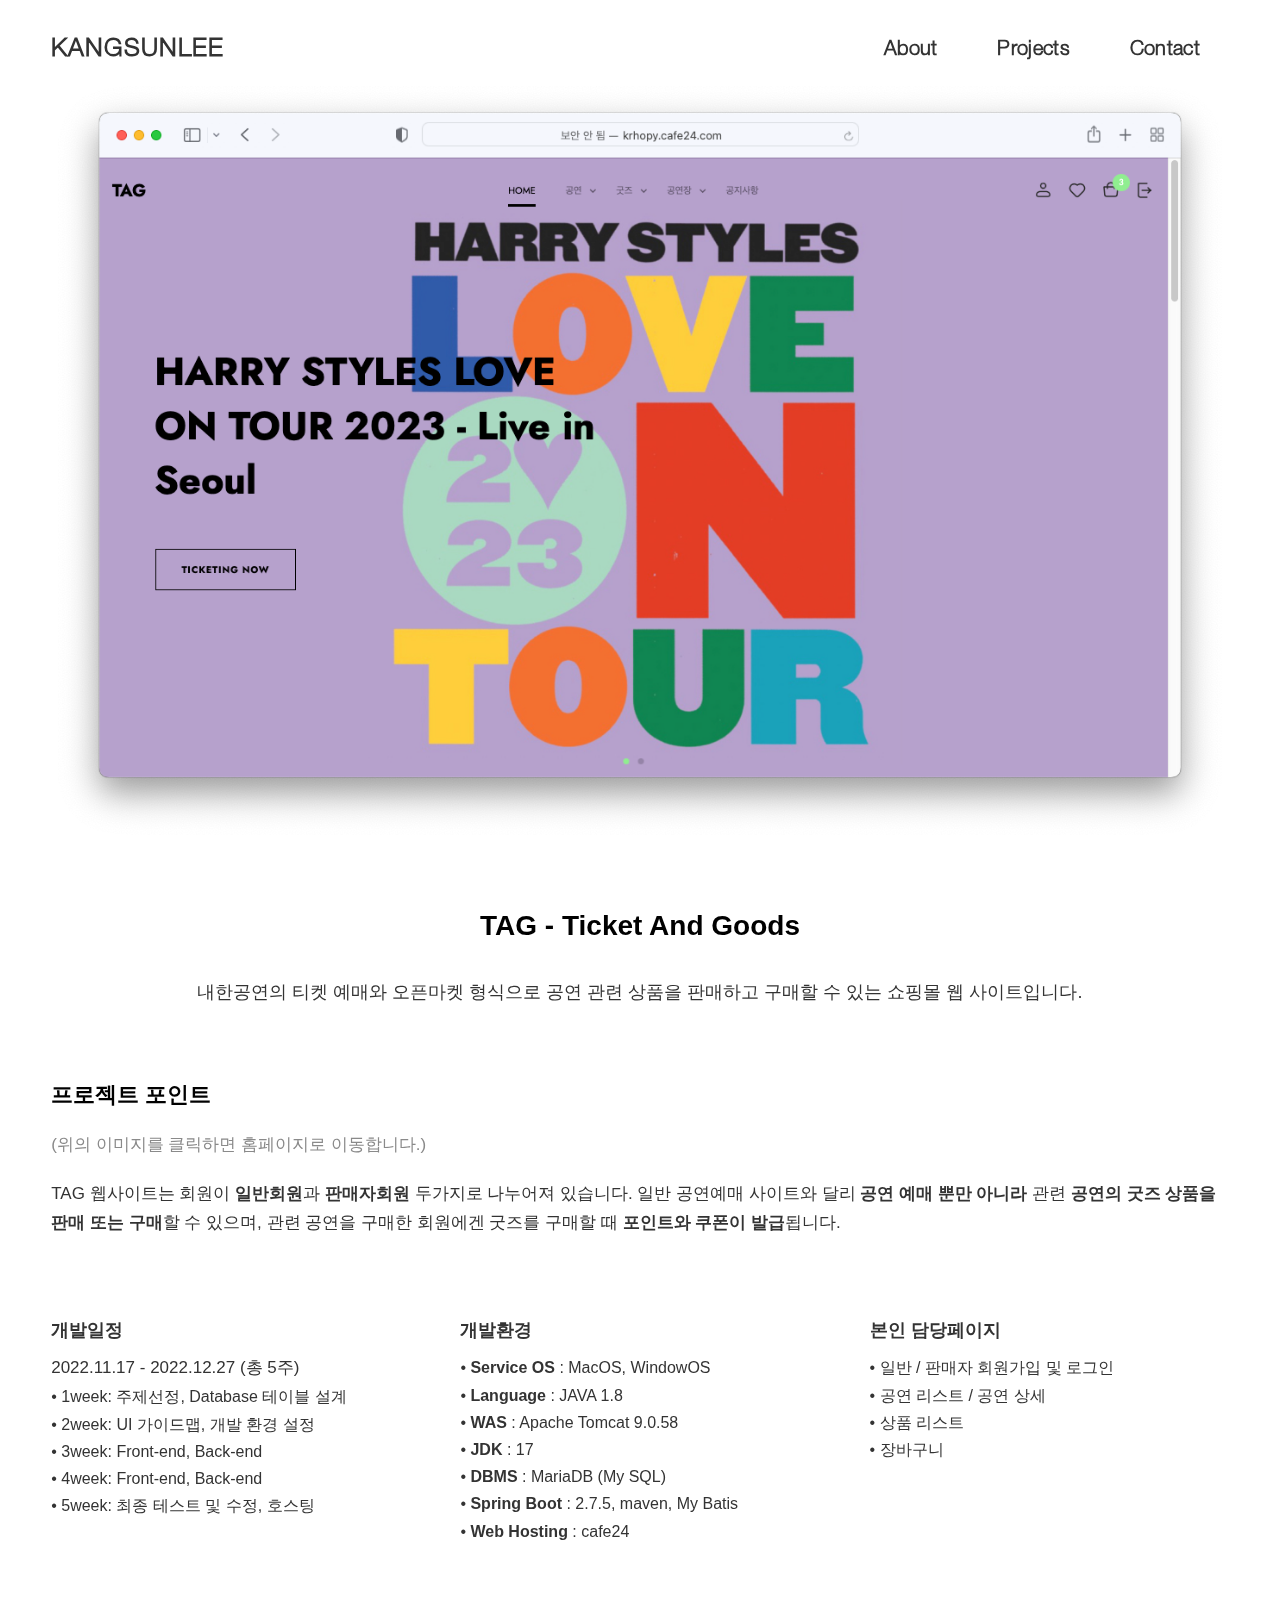
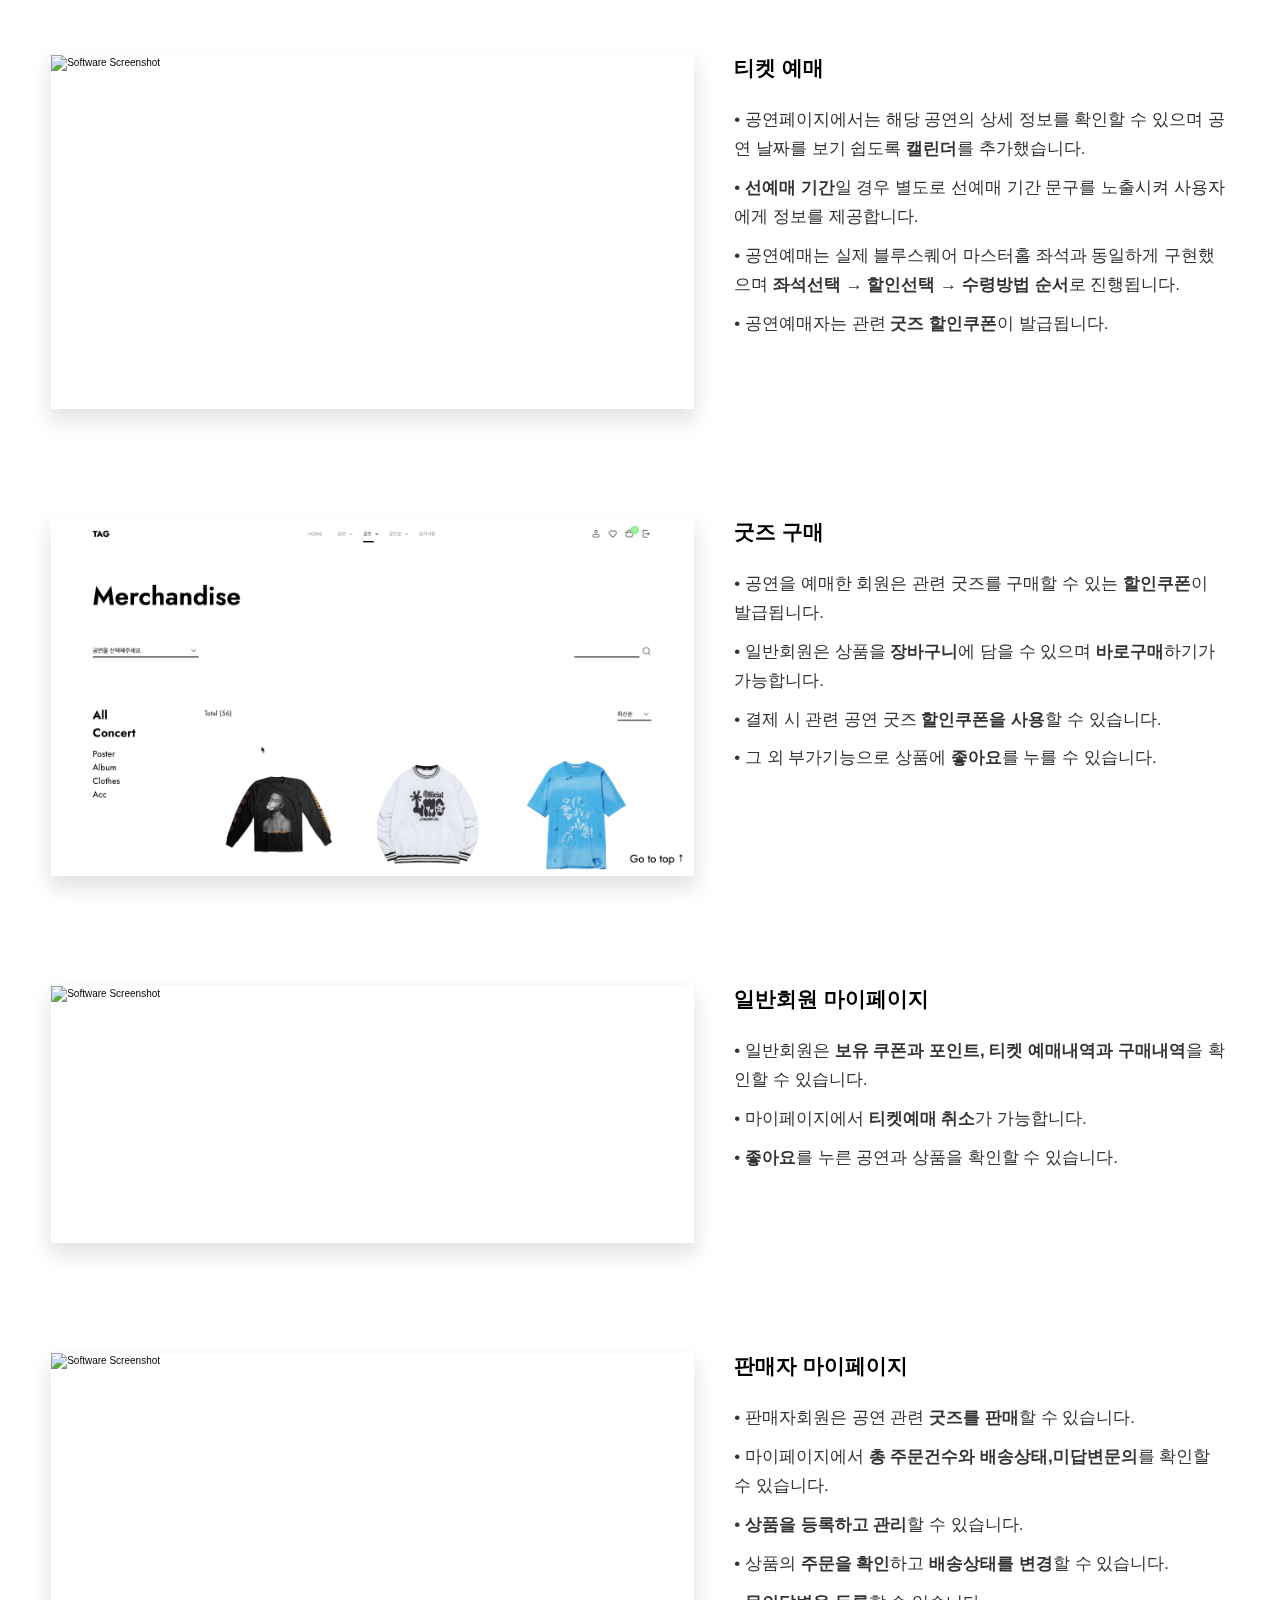
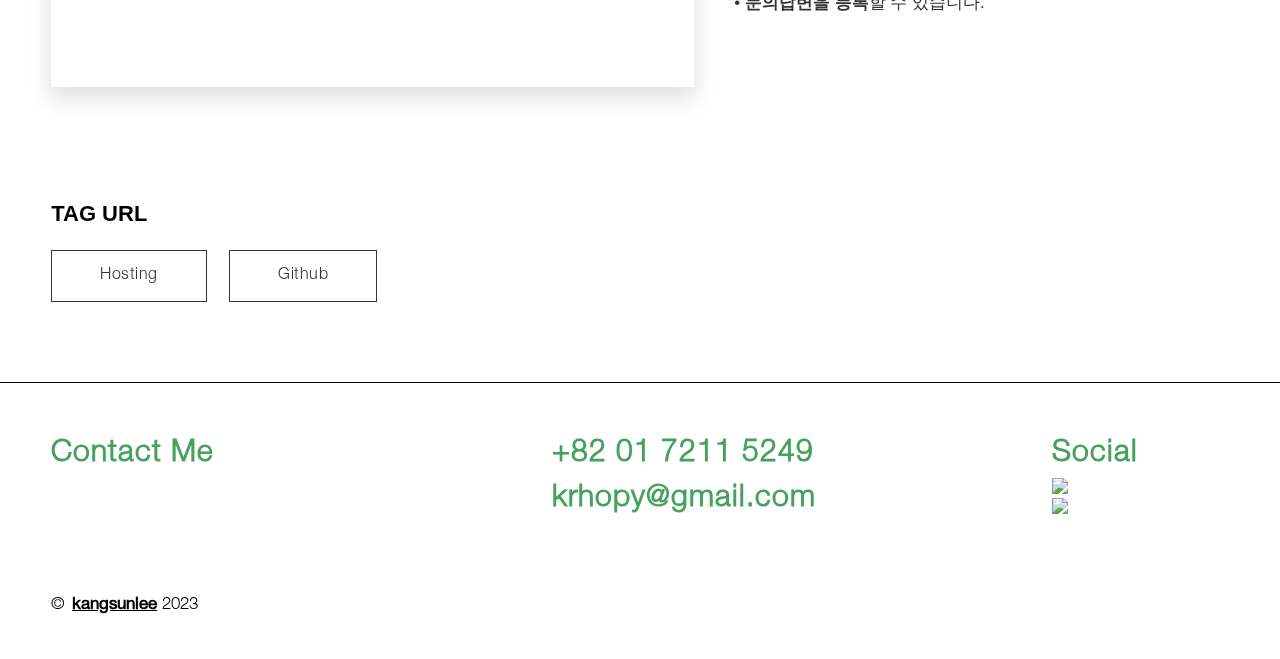
==== commit fc9b4def: "project01 update" ====
--- a/project-1.html
+++ b/project-1.html
@@ -114,17 +114,6 @@
                   </p>
               </div>
               <div class="project-details-content">
-                <h3>본인 담당페이지</h3>
-                  <p>
-                    <ul>
-                      <li>• 일반 / 판매자 회원가입 및 로그인</li>
-                      <li>• 공연 리스트 / 공연 상세</li>
-                      <li>• 상품 리스트</li>
-                      <li>• 장바구니</li>
-                    </ul>
-                  </p>
-              </div>
-              <div class="project-details-content">
                 <h3>개발환경</h3>
                 <p>
                 <ul>
@@ -137,6 +126,17 @@
                   <li>• <strong>Web Hosting</strong> : cafe24</li>
                 </ul>
                 </p>
+              </div>
+              <div class="project-details-content">
+                <h3>본인 담당페이지</h3>
+                  <p>
+                    <ul>
+                      <li>• 일반 / 판매자 회원가입 및 로그인</li>
+                      <li>• 공연 리스트 / 공연 상세</li>
+                      <li>• 상품 리스트</li>
+                      <li>• 장바구니</li>
+                    </ul>
+                  </p>
               </div>
             </div>
 
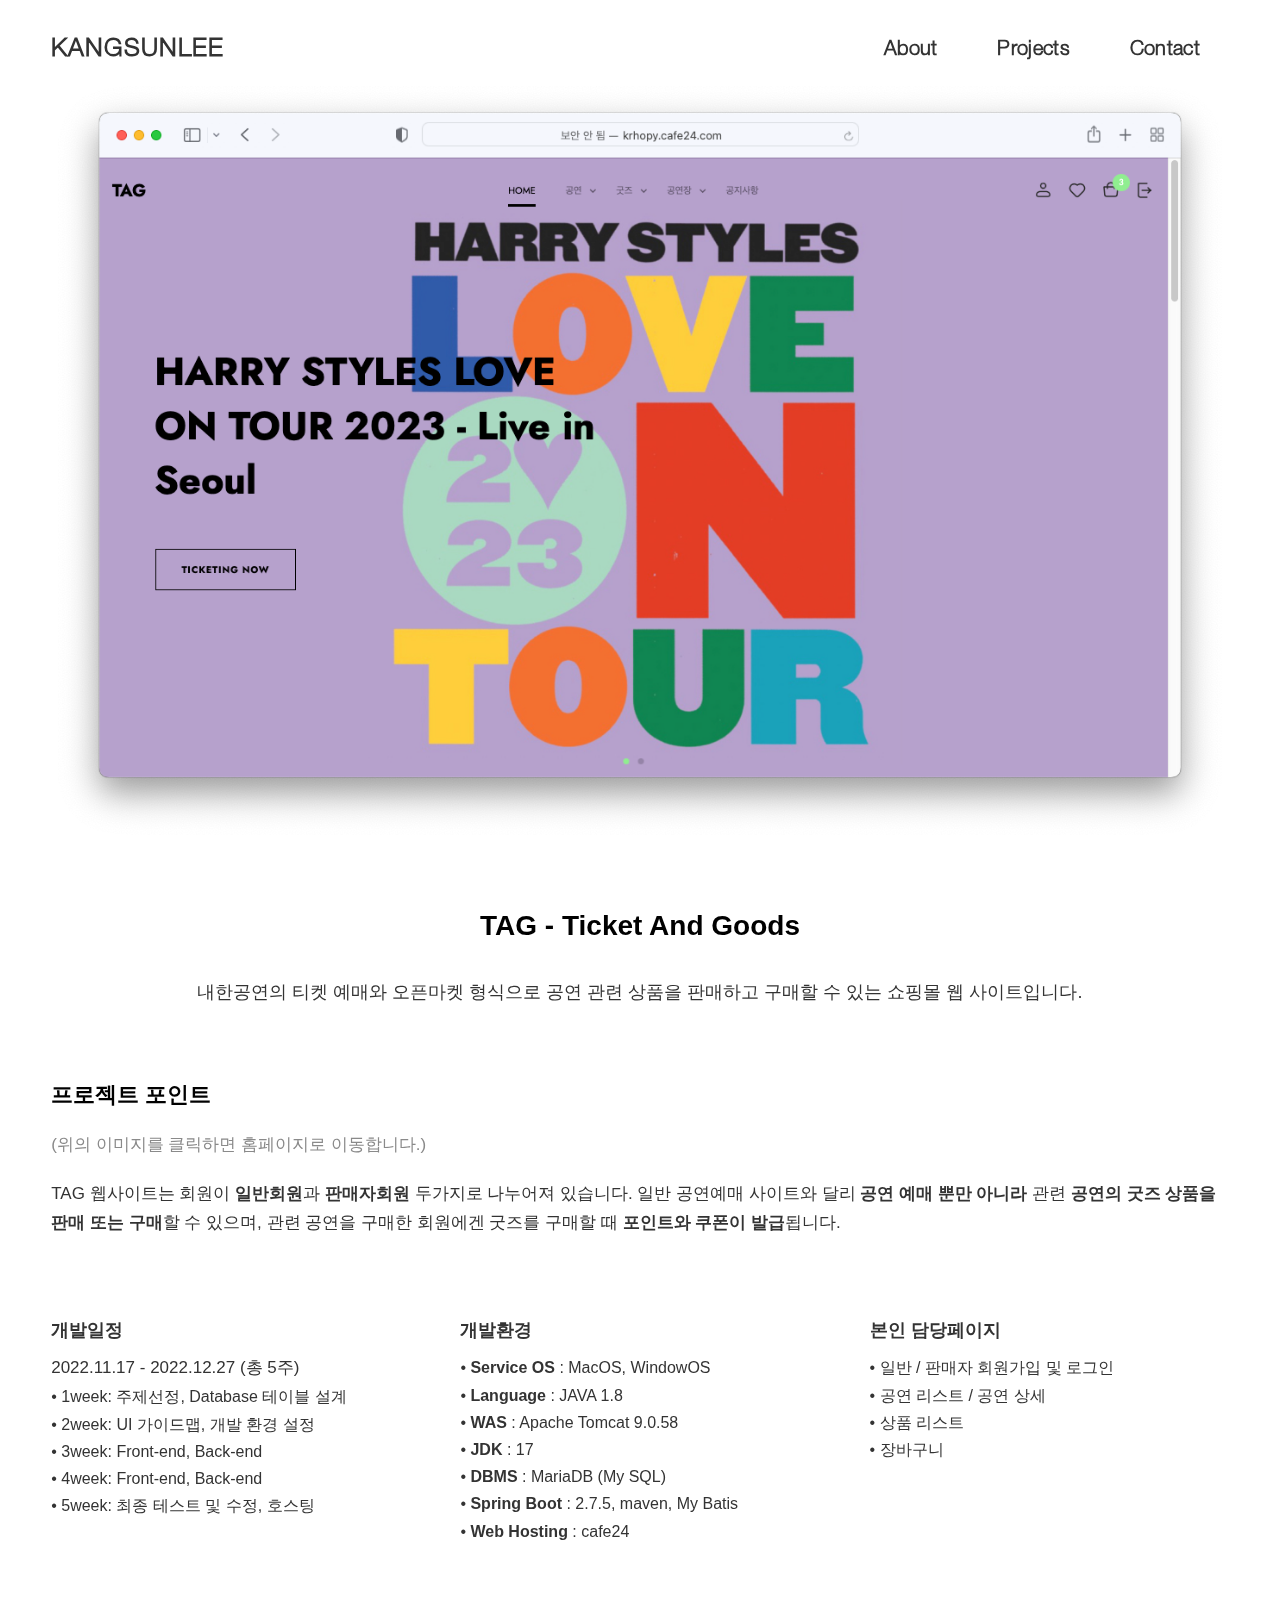
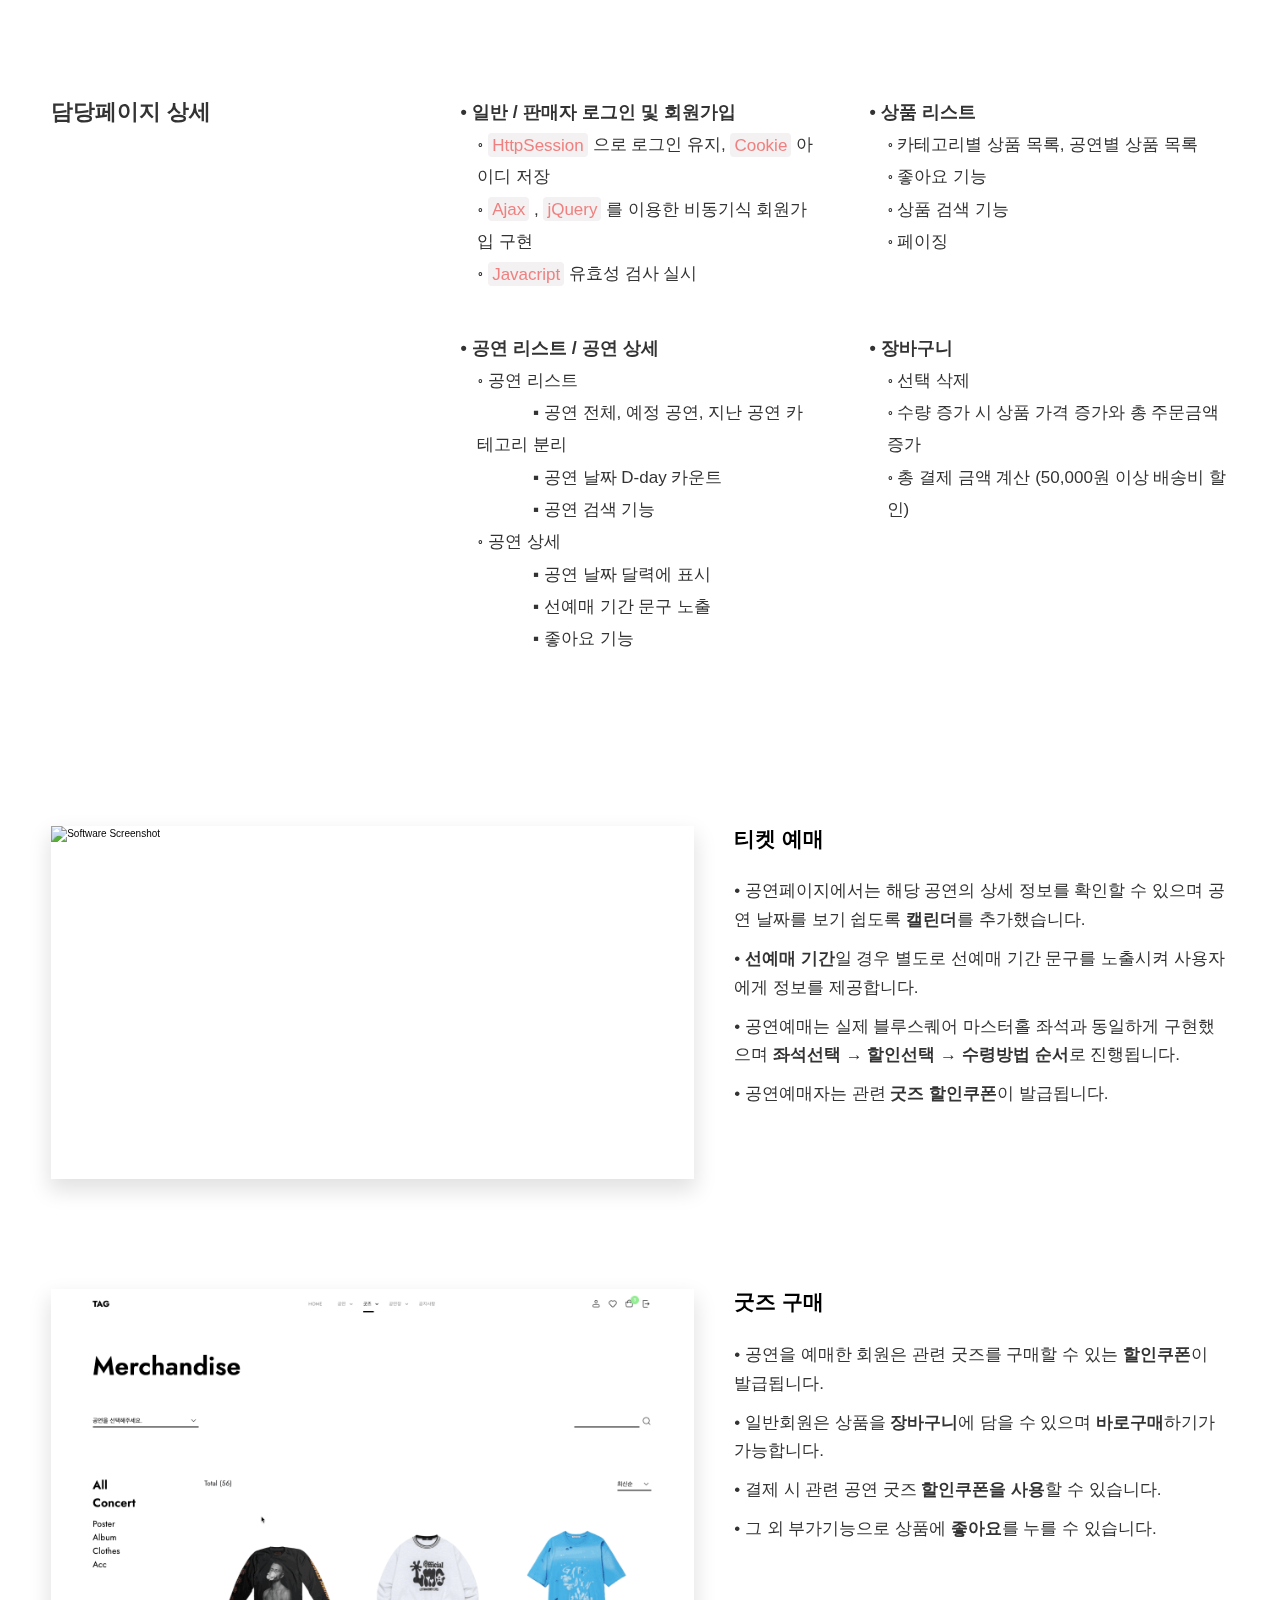
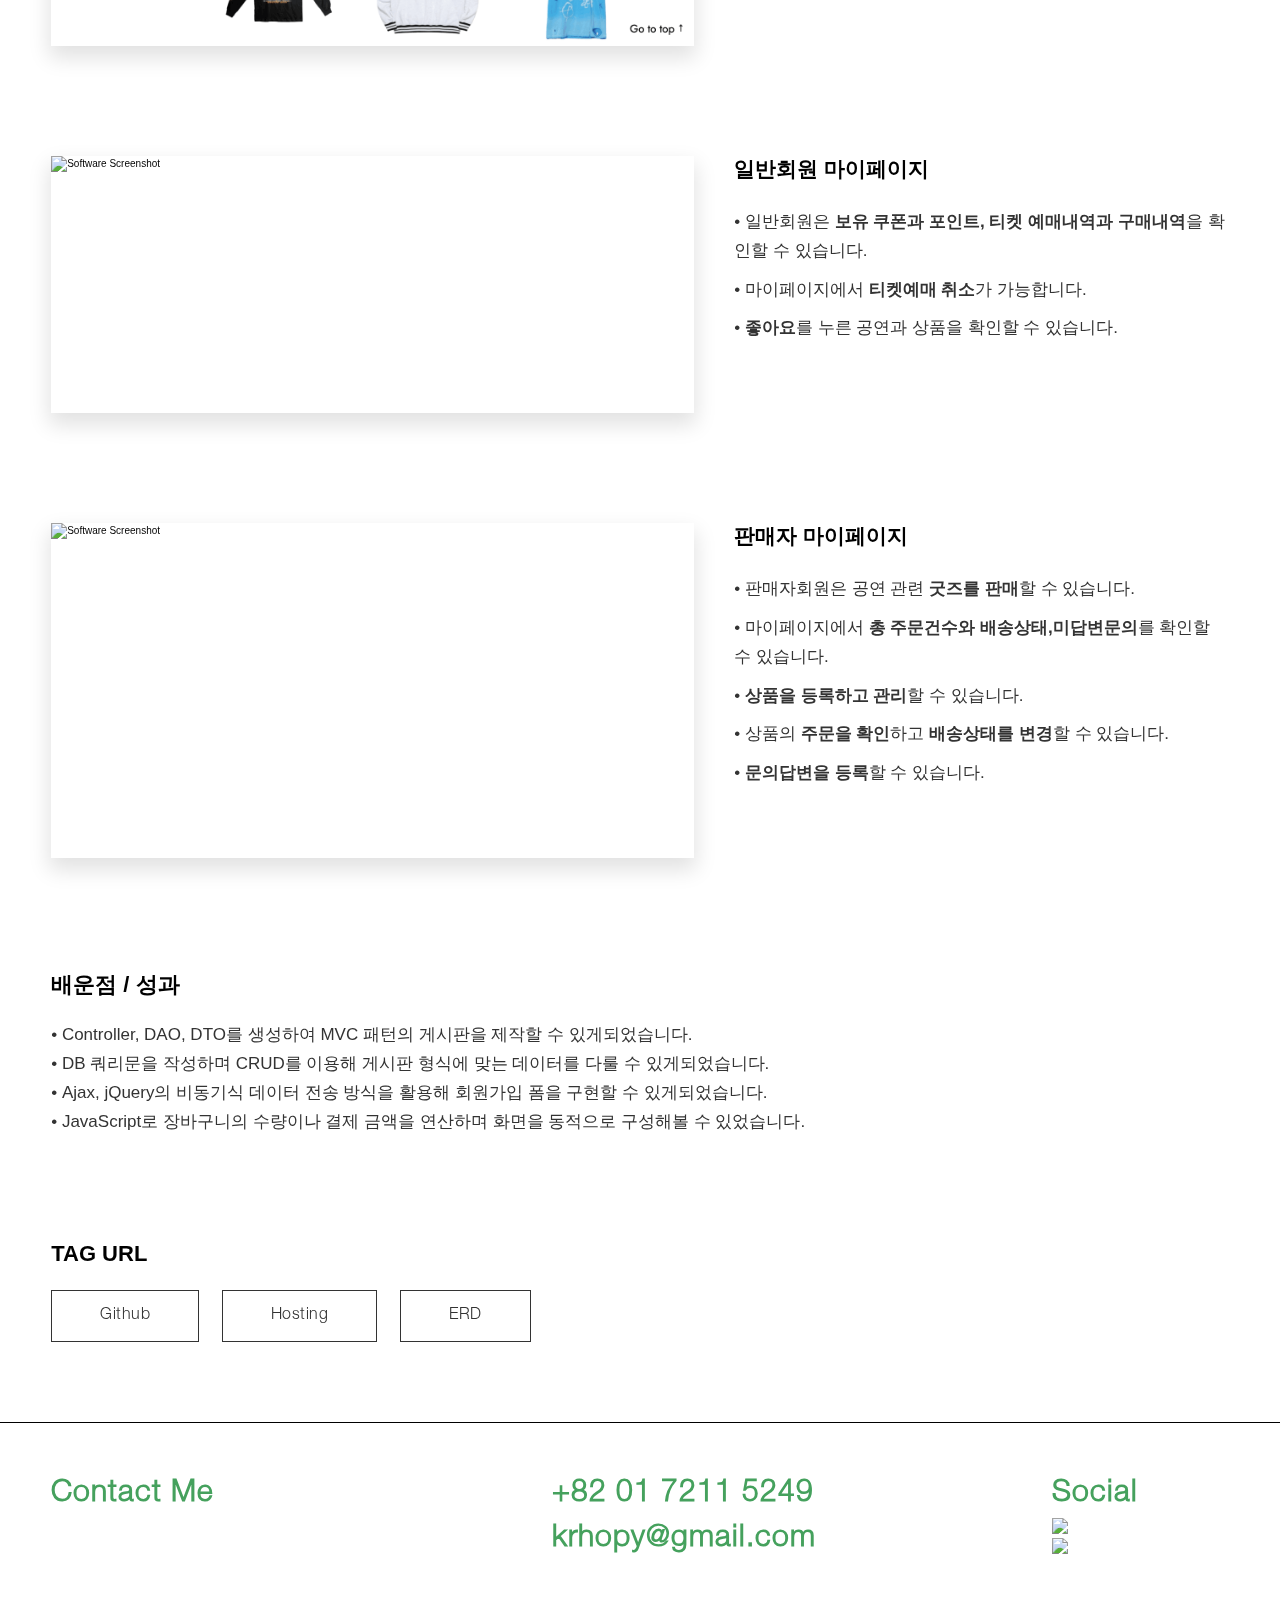
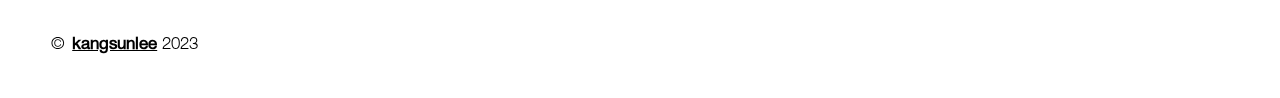
==== commit 6a8743a1: "update project01" ====
--- a/project-1.html
+++ b/project-1.html
@@ -140,6 +140,57 @@
               </div>
             </div>
 
+            <div class="projects__content2">
+              <div class="project-details-row">
+                <h3 class="project-details__content-title_2">담당페이지 상세</h3>
+                <div class="projects__row-content2">
+                  <p class="project-details__desc-para_5">
+                    <b class="subject"> • 일반 / 판매자 로그인 및 회원가입 </b> <br>
+                    ॰ <span class="decoblock">HttpSession</span> 으로 로그인 유지, <span class="decoblock">Cookie</span> 아이디 저장<br>
+                    ॰ <span class="decoblock">Ajax</span> , <span class="decoblock">jQuery</span> 를 이용한 비동기식 회원가입 구현<br>
+                    ॰ <span class="decoblock">Javacript</span> 유효성 검사 실시<br>
+                </div>
+                <div class="projects__row-content2">
+                  <p class="project-details__desc-para_5">
+                    <b class="subject"> • 상품 리스트 </b> <br>
+                      ॰ 카테고리별 상품 목록, 공연별 상품 목록 <br>
+                      ॰ 좋아요 기능 <br>
+                      ॰ 상품 검색 기능 <br>
+                      ॰ 페이징 <br>
+                  </p>
+                </div>
+                <div class="projects__row-content2">
+                </div>
+                <div class="projects__row-content2">
+                  <p class="project-details__desc-para_5">
+                    <b class="subject"> • 공연 리스트 / 공연 상세 </b> <br>
+                      ॰ 공연 리스트 <br>
+                      &emsp;&emsp;&emsp; ▪ 공연 전체, 예정 공연, 지난 공연 카테고리 분리<br>
+                      &emsp;&emsp;&emsp; ▪ 공연 날짜 D-day 카운트 <br>
+                      &emsp;&emsp;&emsp; ▪ 공연 검색 기능 <br>
+                      ॰ 공연 상세 <br>
+                      &emsp;&emsp;&emsp; ▪ 공연 날짜 달력에 표시 <br>
+                      &emsp;&emsp;&emsp; ▪ 선예매 기간 문구 노출 <br>
+                      &emsp;&emsp;&emsp; ▪ 좋아요 기능 <br>
+                  </p>
+                </div>
+                <div class="projects__row-content2">
+                  <p class="project-details__desc-para_5">
+                    <b class="subject"> • 장바구니 </b> <br>
+                      ॰ 선택 삭제 <br>
+                      ॰ 수량 증가 시 상품 가격 증가와 총 주문금액 증가<br>
+                      ॰ 총 결제 금액 계산 (50,000원 이상 배송비 할인)<br>
+                  </p>
+                </div>
+              </div>
+
+
+
+
+
+
+
+
 
             <!-- <div class="project-details__tools-used">
               <h3 class="project-details__content-title_2">Tools Used</h3>
@@ -263,8 +314,24 @@
                 </div>
               </div>
 
+              <div class="project-details__desc_2">
+                <h3 class="project-details__content-title_2">배운점 / 성과</h3>
+                <p class="project-details__desc-para_2">
+                  • Controller, DAO, DTO를 생성하여 MVC 패턴의 게시판을 제작할 수 있게되었습니다. <br>
+                  • DB 쿼리문을 작성하며 CRUD를 이용해 게시판 형식에 맞는 데이터를 다룰 수 있게되었습니다. <br>
+                  • Ajax, jQuery의 비동기식 데이터 전송 방식을 활용해 회원가입 폼을 구현할 수 있게되었습니다. <br>
+                  • JavaScript로 장바구니의 수량이나 결제 금액을 연산하며 화면을 동적으로 구성해볼 수 있었습니다. <br>
+                </p>
+              </div>
+
               <div class="project-details__links">
                 <h3 class="project-details__content-title_2">TAG URL</h3>
+                <a
+                href="https://github.com/krhopy/TAG"
+                class="btn btn--med btn--theme-inv project-details__links-btn"
+                target="_blank"
+                >Github</a
+              >
                 <a
                   href="http://krhopy.cafe24.com/"
                   class="btn btn--med btn--theme-inv project-details__links-btn"
@@ -272,14 +339,12 @@
                   >Hosting</a
                 >
                 <a
-                  href="https://github.com/krhopy/TAG"
-                  class="btn btn--med btn--theme-inv project-details__links-btn"
-                  target="_blank"
-                  >Github</a
-                >
-              </div>
-
-
+                href="https://drive.google.com/file/d/1gu0M5L6syH60w94wfjl7lboml_Crzflb/view?usp=sharing"
+                class="btn btn--med btn--theme-inv project-details__links-btn"
+                target="_blank"
+                >ERD</a
+              >
+              </div>
 
 
               </div>
--- a/css/style.css
+++ b/css/style.css
@@ -711,7 +711,7 @@
     font-size: 1.7rem;
     line-height: 1.7;
     color: #333;
-    margin-bottom: 2rem;}
+    margin-bottom: 2rem; }
   .project-details__desc-para_3{
     text-align: center;
     font-size: 1.8rem;
@@ -723,6 +723,20 @@
     line-height: 1.7;
     color: #333;
   }
+    .project-details__desc-para_5{
+    font-size: 1.7rem;
+    line-height: 1.9;
+    color: #333;
+    margin-bottom: 2rem;
+    text-indent: -1em;
+    margin-left: 1em; }
+    .subject{
+    font-size: 1.8rem; }
+    .decoblock {
+      background: #f3f1f1;
+      border-radius: 0.4rem;
+      padding: 2.5px 4px 2.5px 4px;
+      color: lightcoral;}
 
 .project-details__tools-used {
   margin: 0 0 7rem 0; }
@@ -740,6 +754,7 @@
     color: #777; }
 
 .project-details__links {
+  padding-top: 8rem;
   margin: 0 0; }
   .project-details__links-btn {
     margin-right: 2rem; }
@@ -763,9 +778,9 @@
   color: #333;
   display: grid;
   grid-template-columns: 1fr 1fr 1fr;
-  grid-gap: 5rem;
+  grid-gap: 2rem 5rem;
   margin-top: 8rem;
-  margin-bottom: 11rem; }
+  margin-bottom: 15rem; }
   @media only screen and (max-width: 56.25em) {
     .project-details-row {
       grid-template-columns: 1fr;
